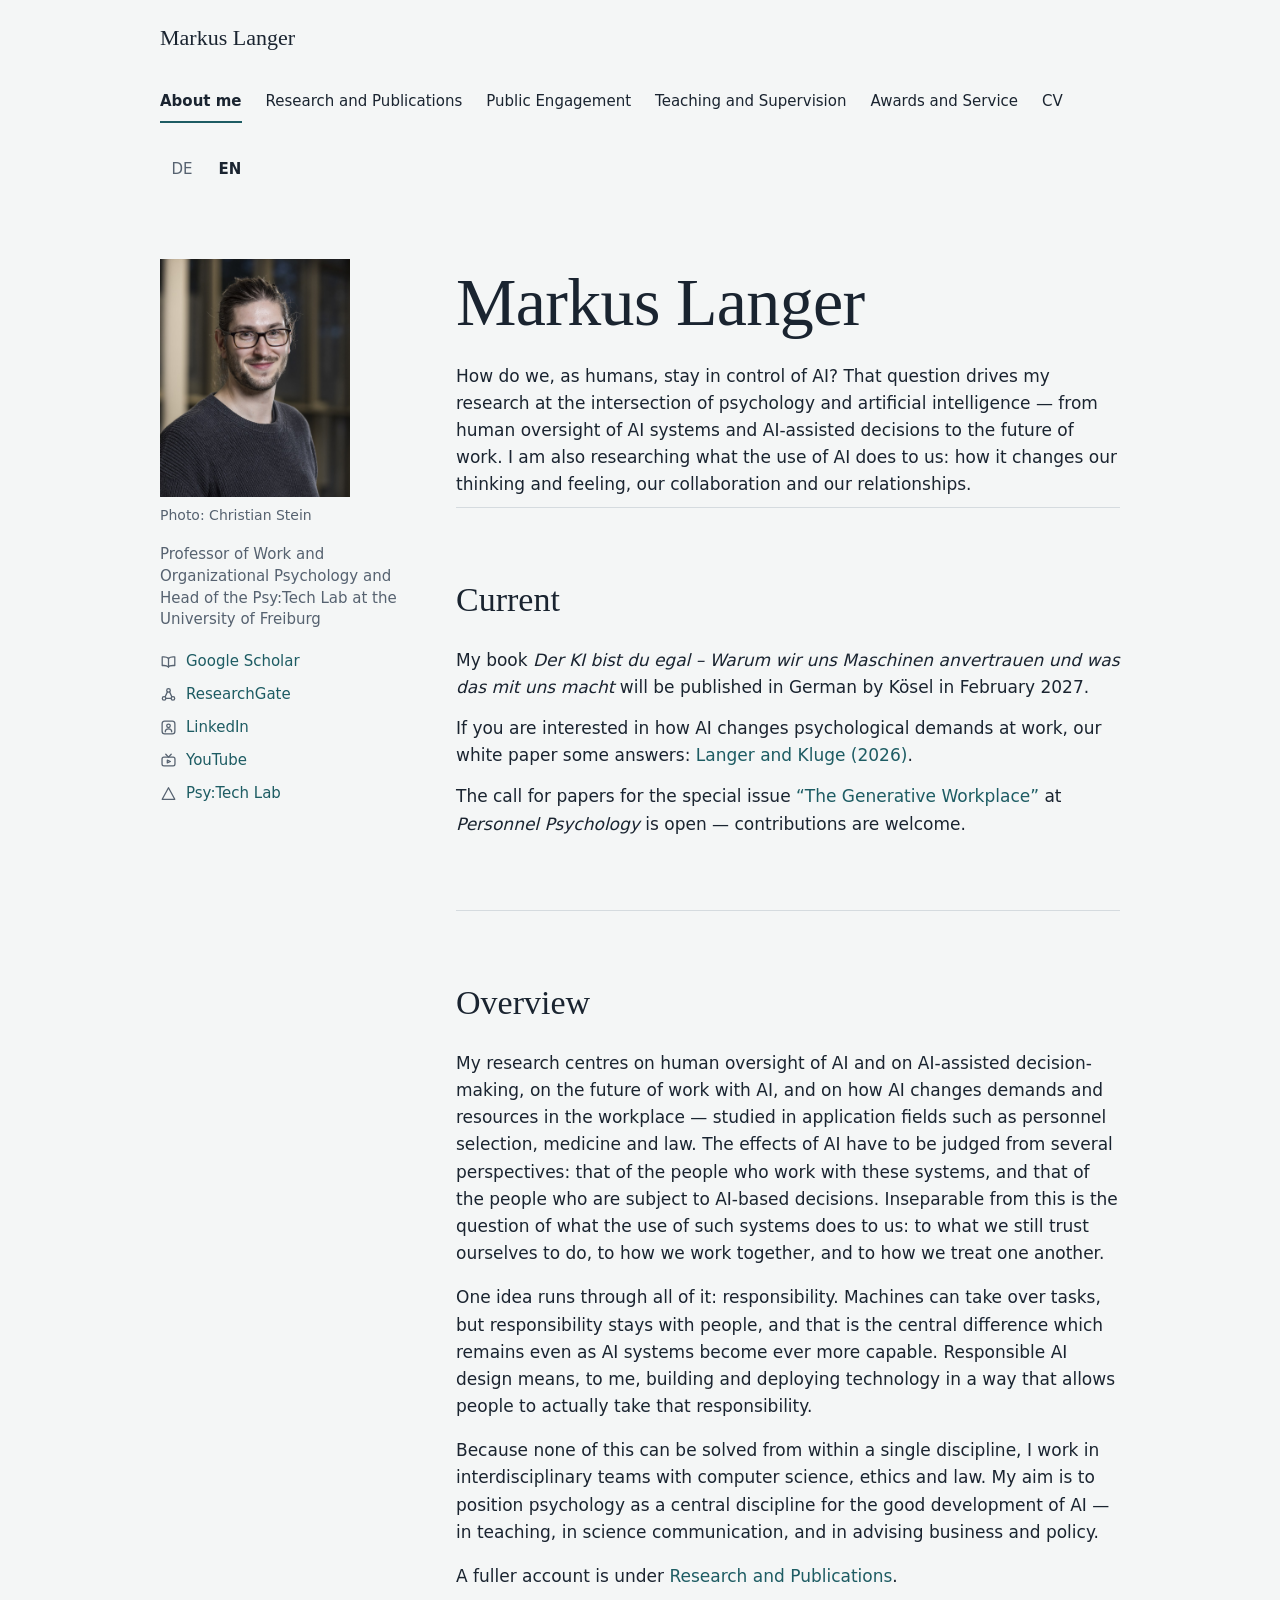
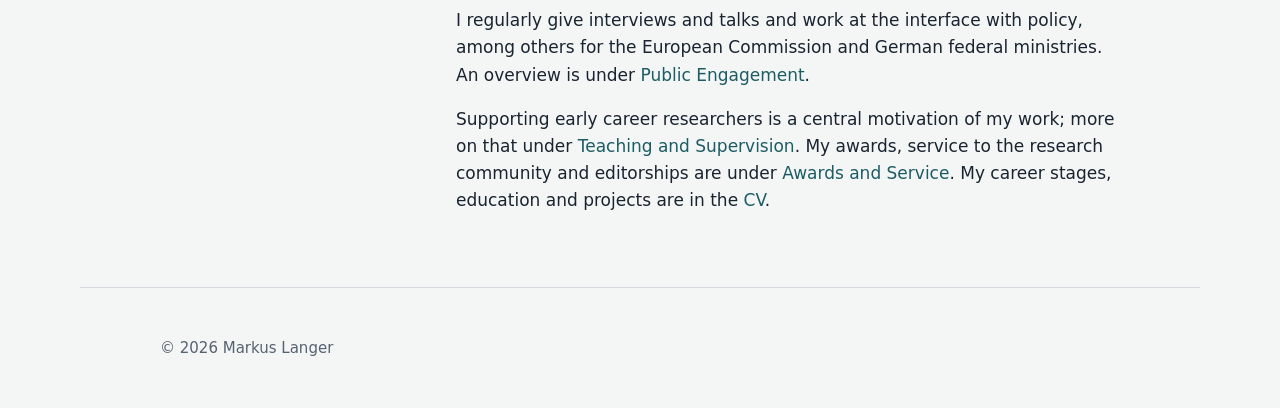
==== en/index.html @ e5cb6d28 "website english pages" ====
<!doctype html>
<html lang="en">
<head>
<meta charset="utf-8">
<meta name="viewport" content="width=device-width, initial-scale=1">
<title>Markus Langer</title>
<meta name="description" content="Markus Langer, Professor of Work and Organizational Psychology at the University of Freiburg. Research on human oversight of AI, trust, explainability and the future of work.">
<link rel="stylesheet" href="../styles.css">
</head>
<body>

<header class="kopf innen">
  <a class="marke" href="index.html">Markus Langer</a>
  <nav class="menue" aria-label="Main menu">
    <a href="index.html" aria-current="page">About me</a>
    <a href="research.html">Research and Publications</a>
    <a href="public.html">Public Engagement</a>
    <a href="teaching.html">Teaching and Supervision</a>
    <a href="awards.html">Awards and Service</a>
    <a href="cv.html">CV</a>
    <span class="sprachen">
      <a class="inaktiv" href="../index.html" aria-label="Deutsch">DE</a>
      <a class="aktiv" href="index.html" aria-label="English">EN</a>
    </span>
  </nav>
</header>

<div class="seite innen">

  <aside class="profilspalte">
    <img src="../bilder/markus-langer.jpg" alt="Portrait photograph of Markus Langer" width="900" height="1125">
    <p class="foto-nachweis">Photo: Christian Stein</p>
    <p class="profil-rolle">Professor of Work and Organizational Psychology and Head of the Psy:Tech Lab at the University of Freiburg</p>
    <ul class="profil-links">
      <li><svg viewBox="0 0 20 20" fill="none" stroke="currentColor" stroke-width="1.5" stroke-linecap="round" stroke-linejoin="round" aria-hidden="true"><path d="M10 6.3C8.6 5.1 6.9 4.5 4.6 4.5H2.6v10.2h2c2.3 0 4 .6 5.4 1.81.4-1.2 3.1-1.8 5.4-1.8h2V4.5h-2c-2.3 0-4 .6-5.4 1.8z"/><path d="M10 6.3v10.2"/></svg><a href="https://scholar.google.de/citations?user=rA3QS8EAAAAJ&amp;hl=de">Google Scholar</a></li>
      <li><svg viewBox="0 0 20 20" fill="none" stroke="currentColor" stroke-width="1.5" stroke-linecap="round" stroke-linejoin="round" aria-hidden="true"><circle cx="4.8" cy="14.6" r="2.1"/><circle cx="15.2" cy="14.6" r="2.1"/><circle cx="10" cy="5.2" r="2.1"/><path d="M8.7 6.9 6.1 12.6M11.3 6.9l2.6 5.7M6.9 14.6h6.2"/></svg><a href="https://www.researchgate.net/profile/Markus-Langer-3">ResearchGate</a></li>
      <li><svg viewBox="0 0 20 20" fill="none" stroke="currentColor" stroke-width="1.5" stroke-linecap="round" stroke-linejoin="round" aria-hidden="true"><rect x="2.5" y="2.5" width="15" height="15" rx="3"/><circle cx="10" cy="8" r="2.1"/><path d="M6.2 15.1c0-2.1 1.7-3.4 3.8-3.4s3.8 1.3 3.8 3.4"/></svg><a href="https://www.linkedin.com/in/markuslanger/">LinkedIn</a></li>
      <li><svg viewBox="0 0 20 20" fill="none" stroke="currentColor" stroke-width="1.5" stroke-linecap="round" stroke-linejoin="round" aria-hidden="true"><rect x="2.4" y="6" width="15.2" height="10.4" rx="2.2"/><path d="M6.8 2.6 10 6l3.2-3.4"/><path d="M8.6 9.6l3.6 1.6-3.6 1.6z"/></svg><a href="https://www.youtube.com/@psychology-of-ai">YouTube</a></li>
      <li><svg viewBox="0 0 20 20" fill="none" stroke="currentColor" stroke-width="1.5" stroke-linecap="round" stroke-linejoin="round" aria-hidden="true"><path d="M10 3.2 17.4 16.8H2.6z"/></svg><a href="https://uni-freiburg.de/aopsy/">Psy:Tech Lab</a></li>
    </ul>
  </aside>

<main>

  <section class="einstieg innen">
    <h1>Markus Langer</h1>
    <p>How do we, as humans, stay in control of AI? That question drives my research at the intersection of psychology and artificial intelligence — from human oversight of AI systems and AI-assisted decisions to the future of work. I am also researching what the use of AI does to us: how it changes our thinking and feeling, our collaboration and our relationships.</p>
  </section>

  <section class="abschnitt innen" id="current">
    <h2>Current</h2>
    <ul class="aktuell-liste">
      <li>My book <em>Der KI bist du egal – Warum wir uns Maschinen anvertrauen und was das mit uns macht</em> will be published in German by Kösel in February 2027.</li>
      <li>If you are interested in how AI changes psychological demands at work, our white paper some answers: <a href="https://doi.org/10.31234/osf.io/a4svx_v1">Langer and Kluge (2026)</a>.</li>
      <li>The call for papers for the special issue <a href="https://onlinelibrary.wiley.com/page/journal/17446570/call-for-papers/generative-workplace">“The Generative Workplace”</a> at <em>Personnel Psychology</em> is open — contributions are welcome.</li>
    </ul>
  </section>

  <section class="abschnitt innen" id="overview">
    <h2>Overview</h2>
    <p>My research centres on human oversight of AI and on AI-assisted decision-making, on the future of work with AI, and on how AI changes demands and resources in the workplace — studied in application fields such as personnel selection, medicine and law. The effects of AI have to be judged from several perspectives: that of the people who work with these systems, and that of the people who are subject to AI-based decisions. Inseparable from this is the question of what the use of such systems does to us: to what we still trust ourselves to do, to how we work together, and to how we treat one another.</p>
    <p>One idea runs through all of it: responsibility. Machines can take over tasks, but responsibility stays with people, and that is the central difference which remains even as AI systems become ever more capable. Responsible AI design means, to me, building and deploying technology in a way that allows people to actually take that responsibility.</p>
    <p>Because none of this can be solved from within a single discipline, I work in interdisciplinary teams with computer science, ethics and law. My aim is to position psychology as a central discipline for the good development of AI — in teaching, in science communication, and in advising business and policy.</p>
    <p style="margin-top: 1em;">A fuller account is under <a href="research.html">Research and Publications</a>.</p>
    <p>I regularly give interviews and talks and work at the interface with policy, among others for the European Commission and German federal ministries. An overview is under <a href="public.html">Public Engagement</a>.</p>
    <p>Supporting early career researchers is a central motivation of my work; more on that under <a href="teaching.html">Teaching and Supervision</a>. My awards, service to the research community and editorships are under <a href="awards.html">Awards and Service</a>. My career stages, education and projects are in the <a href="cv.html">CV</a>.</p>
  </section>

</main>
</div>

<footer class="fuss innen">
  <div>© 2026 Markus Langer</div>
</footer>

</body>
</html>
---- styles.css ----
/* Markus Langer — Stylesheet
   Farben, Schriftgrößen und Abstände stehen hier zentral.
   Wer etwas am Aussehen ändern will, ändert es in dieser Datei. */

:root {
  --grund: #F4F6F6;        /* Seitenhintergrund */
  --text: #1A2430;         /* Fließtext und Überschriften */
  --gedaempft: #566270;    /* Datums- und Quellenangaben */
  --linie: #D5DBDF;        /* Trennlinien */
  --akzent: #1D5C63;       /* Links */
  --akzent-dunkel: #123E43;
  --platzhalter-rand: #8C9BA3;
  --platzhalter-flaeche: #E7ECED;
  --platzhalter-text: #3F4C57;

  --serif: Georgia, "Iowan Old Style", "Times New Roman", serif;
  --sans: system-ui, -apple-system, "Segoe UI", Roboto, "Helvetica Neue", Arial, sans-serif;

  --rand: 80px;            /* seitlicher Abstand */
  --breite: 1120px;        /* maximale Inhaltsbreite */
  --lesebreite: 68ch;      /* maximale Breite für Fließtext */
}

* { box-sizing: border-box; }

html { scroll-behavior: smooth; }

body {
  margin: 0;
  background: var(--grund);
  color: var(--text);
  font-family: var(--sans);
  font-size: 17px;
  line-height: 1.6;
  -webkit-text-size-adjust: 100%;
}

a { color: var(--akzent); text-decoration: none; }
a:hover { text-decoration: underline; }
a:focus-visible,
button:focus-visible {
  outline: 2px solid var(--akzent);
  outline-offset: 3px;
}

img { max-width: 100%; height: auto; display: block; }

h1, h2, h3 { font-family: var(--serif); font-weight: 400; margin: 0; }
h1 { font-size: clamp(38px, 6vw, 68px); line-height: 1.05; letter-spacing: -0.01em; }
h2 { font-size: clamp(26px, 3.4vw, 34px); line-height: 1.15; }
h3 { font-size: clamp(20px, 2.4vw, 24px); line-height: 1.25; font-weight: 500; }

p { margin: 0 0 1em; max-width: var(--lesebreite); }
p:last-child { margin-bottom: 0; }

/* Gerüst ------------------------------------------------------------- */

.innen {
  max-width: var(--breite);
  margin: 0 auto;
  padding-left: var(--rand);
  padding-right: var(--rand);
}

.abschnitt {
  padding-top: 72px;
  padding-bottom: 72px;
  border-top: 1px solid var(--linie);
}

.abschnitt > h2 { margin-bottom: 28px; }

/* Kopfbereich -------------------------------------------------------- */

.kopf {
  display: flex;
  align-items: center;
  justify-content: space-between;
  gap: 24px;
  flex-wrap: wrap;
  padding-top: 20px;
  padding-bottom: 20px;
}

.marke {
  font-family: var(--serif);
  font-size: 22px;
  color: var(--text);
}

.menue {
  display: flex;
  align-items: center;
  gap: 24px;
  flex-wrap: wrap;
  font-size: 15px;
}

.menue a,
.menue span {
  display: inline-flex;
  align-items: center;
  min-height: 44px;
  color: var(--text);
}

.menue [aria-current="page"] {
  font-weight: 600;
  box-shadow: inset 0 -2px 0 var(--akzent);
}

.menue .bald {           /* Seite existiert noch nicht */
  color: var(--gedaempft);
}

.sprachen { display: flex; gap: 4px; }
.sprachen a {
  justify-content: center;
  min-width: 44px;
}
.sprachen .aktiv { font-weight: 600; }
.sprachen .inaktiv { color: var(--gedaempft); }

/* Einstieg ----------------------------------------------------------- */

.einstieg {
  padding-top: 56px;
  padding-bottom: 8px;
}
.einstieg h1 { margin-bottom: 24px; }



.knopfreihe { display: flex; align-items: center; gap: 24px; flex-wrap: wrap; }

.knopf {
  display: inline-flex;
  align-items: center;
  min-height: 48px;
  padding: 0 22px;
  border: 1.5px solid var(--akzent);
  font-weight: 600;
  color: var(--akzent);
}
.knopf:hover { background: var(--akzent); color: #fff; text-decoration: none; }

/* Listen ------------------------------------------------------------- */

.liste { display: flex; flex-direction: column; }

.eintrag {
  padding: 18px 0;
  border-top: 1px solid var(--linie);
}
.eintrag .titel { font-family: var(--serif); font-size: 21px; line-height: 1.35; }
.eintrag .quelle { margin-top: 4px; font-size: 15px; color: var(--gedaempft); }

.saeulen { display: flex; flex-direction: column; gap: 44px; }
.auswahl-label {
  margin: 20px 0 12px;
  font-size: 13px;
  letter-spacing: 0.08em;
  text-transform: uppercase;
  color: var(--gedaempft);
}
.saeule .publikationen {
  list-style: none;
  margin: 0;
  padding: 0;
  display: flex;
  flex-direction: column;
  gap: 12px;
  max-width: var(--lesebreite);
}
.saeule .publikationen li {
  font-size: 15px;
  line-height: 1.5;
  padding-left: 16px;
  border-left: 2px solid var(--linie);
}
.saeule .publikationen .notiz { color: var(--gedaempft); font-style: italic; }
.saeule { padding-top: 20px; border-top: 1px solid var(--linie); }
.saeule h3 { margin-bottom: 10px; }
.saeule p { font-size: 16px; }

.themenblock { display: flex; flex-direction: column; gap: 40px; }
.themenblock h3 { margin-bottom: 4px; }

.weiter { display: inline-flex; align-items: center; min-height: 44px; margin-top: 12px; }

/* Profilspalte links, auf allen Seiten -------------------------------- */

.seite {
  display: grid;
  grid-template-columns: 240px minmax(0, 1fr);
  column-gap: 56px;
  align-items: start;
}
.seite > main > .innen {
  max-width: none;
  margin: 0;
  padding-left: 0;
  padding-right: 0;
}
.profilspalte {
  position: sticky;
  top: 28px;
  padding-top: 48px;
}
.profilspalte img {
  width: 100%;
  max-width: 190px;
  aspect-ratio: 4 / 5;
  object-fit: cover;
}
.foto-nachweis { margin: 7px 0 0; font-size: 14px; color: var(--gedaempft); }
.profil-rolle {
  margin: 18px 0 0;
  font-size: 15px;
  line-height: 1.45;
  color: var(--gedaempft);
}
.profil-links {
  list-style: none;
  margin: 18px 0 0;
  padding: 0;
  display: flex;
  flex-direction: column;
  gap: 9px;
  font-size: 15px;
  font-weight: 500;
}
.profil-links li { display: flex; align-items: center; gap: 9px; }
.profil-links svg {
  flex: 0 0 auto;
  width: 17px;
  height: 17px;
  color: var(--gedaempft);
}

/* Aktuelles auf der Startseite ---------------------------------------- */

.aktuell-liste {
  list-style: none;
  margin: 0;
  padding: 0;
  display: flex;
  flex-direction: column;
  gap: 14px;
  max-width: var(--lesebreite);
}
.aktuell-liste li {
  line-height: 1.6;
}

/* Platzhalter -------------------------------------------------------- */

.platzhalter {
  border: 1px dashed var(--platzhalter-rand);
  background: var(--platzhalter-flaeche);
  color: var(--platzhalter-text);
  padding: 14px 18px;
  font-size: 16px;
  max-width: var(--lesebreite);
}

.platzhalter-bild {
  display: flex;
  align-items: center;
  justify-content: center;
  text-align: center;
  min-height: 300px;
  max-width: none;
}

.platzhalter-klein {
  display: inline-block;
  padding: 6px 12px;
  font-size: 15px;
}

/* Fußbereich --------------------------------------------------------- */

.fuss {
  display: flex;
  justify-content: space-between;
  gap: 48px;
  flex-wrap: wrap;
  padding-top: 48px;
  padding-bottom: 48px;
  border-top: 1px solid var(--linie);
  font-size: 15px;
  color: var(--gedaempft);
}
.fuss .name { font-family: var(--serif); font-size: 20px; color: var(--text); }
.fuss-links { display: flex; gap: 24px; flex-wrap: wrap; }
.fuss-links a { display: inline-flex; align-items: center; min-height: 44px; }

/* Kleine Bildschirme -------------------------------------------------- */

@media (max-width: 900px) {
  :root { --rand: 24px; }
  .seite { grid-template-columns: 1fr; row-gap: 8px; }
  .profilspalte { position: static; padding-top: 32px; max-width: 300px; }
  .einstieg { padding-top: 32px; }
  .abschnitt { padding-top: 48px; padding-bottom: 48px; }
  .menue { gap: 16px; }
}

@media (prefers-reduced-motion: reduce) {
  html { scroll-behavior: auto; }
}

/* Unterseiten --------------------------------------------------------- */

.seitenkopf {
  padding-top: 56px;
  padding-bottom: 64px;
}
.seitenkopf h1 { margin-bottom: 20px; }
.seitenkopf .einleitung { display: flex; flex-direction: column; gap: 16px; max-width: var(--lesebreite); }
.seitenkopf p { font-size: 18px; line-height: 1.7; }

/* Zeile mit Jahr, Sache und Ort oder Quelle */
.zeile {
  display: grid;
  grid-template-columns: 96px minmax(0, 1fr) 320px;
  column-gap: 24px;
  align-items: baseline;
  padding: 18px 0;
  border-top: 1px solid var(--linie);
}
.zeile:last-child { border-bottom: 1px solid var(--linie); }

/* Liste ohne eigene Spalte für Ort oder Quelle: alles steht links untereinander */
.liste.schmal .zeile { grid-template-columns: 120px minmax(0, 1fr); }
.liste.einspaltig .zeile { grid-template-columns: minmax(0, 1fr); }
.liste.schmal .zeile .wo,
.liste.einspaltig .zeile .wo {
  display: block;
  margin-top: 4px;
  font-family: var(--sans);
}
.zeile .notiz {
  margin: 10px 0 0;
  font-family: var(--sans);
  font-size: 15px;
  line-height: 1.55;
  color: var(--gedaempft);
  max-width: var(--lesebreite);
}
.zeile .wann { font-size: 15px; color: var(--gedaempft); }
.zeile .was { font-family: var(--serif); font-size: 20px; line-height: 1.35; }
.zeile .wo { font-size: 15px; color: var(--gedaempft); }

/* Zeile ohne Jahr, etwa für Hinweise */
.zeile.schlicht {
  display: block;
  font-size: 17px;
  line-height: 1.5;
}

@media (max-width: 900px) {
  .zeile {
    grid-template-columns: 1fr;
    row-gap: 4px;
  }
  .zeile .wann { order: -1; }
  .seitenkopf { padding-top: 32px; padding-bottom: 40px; }
}
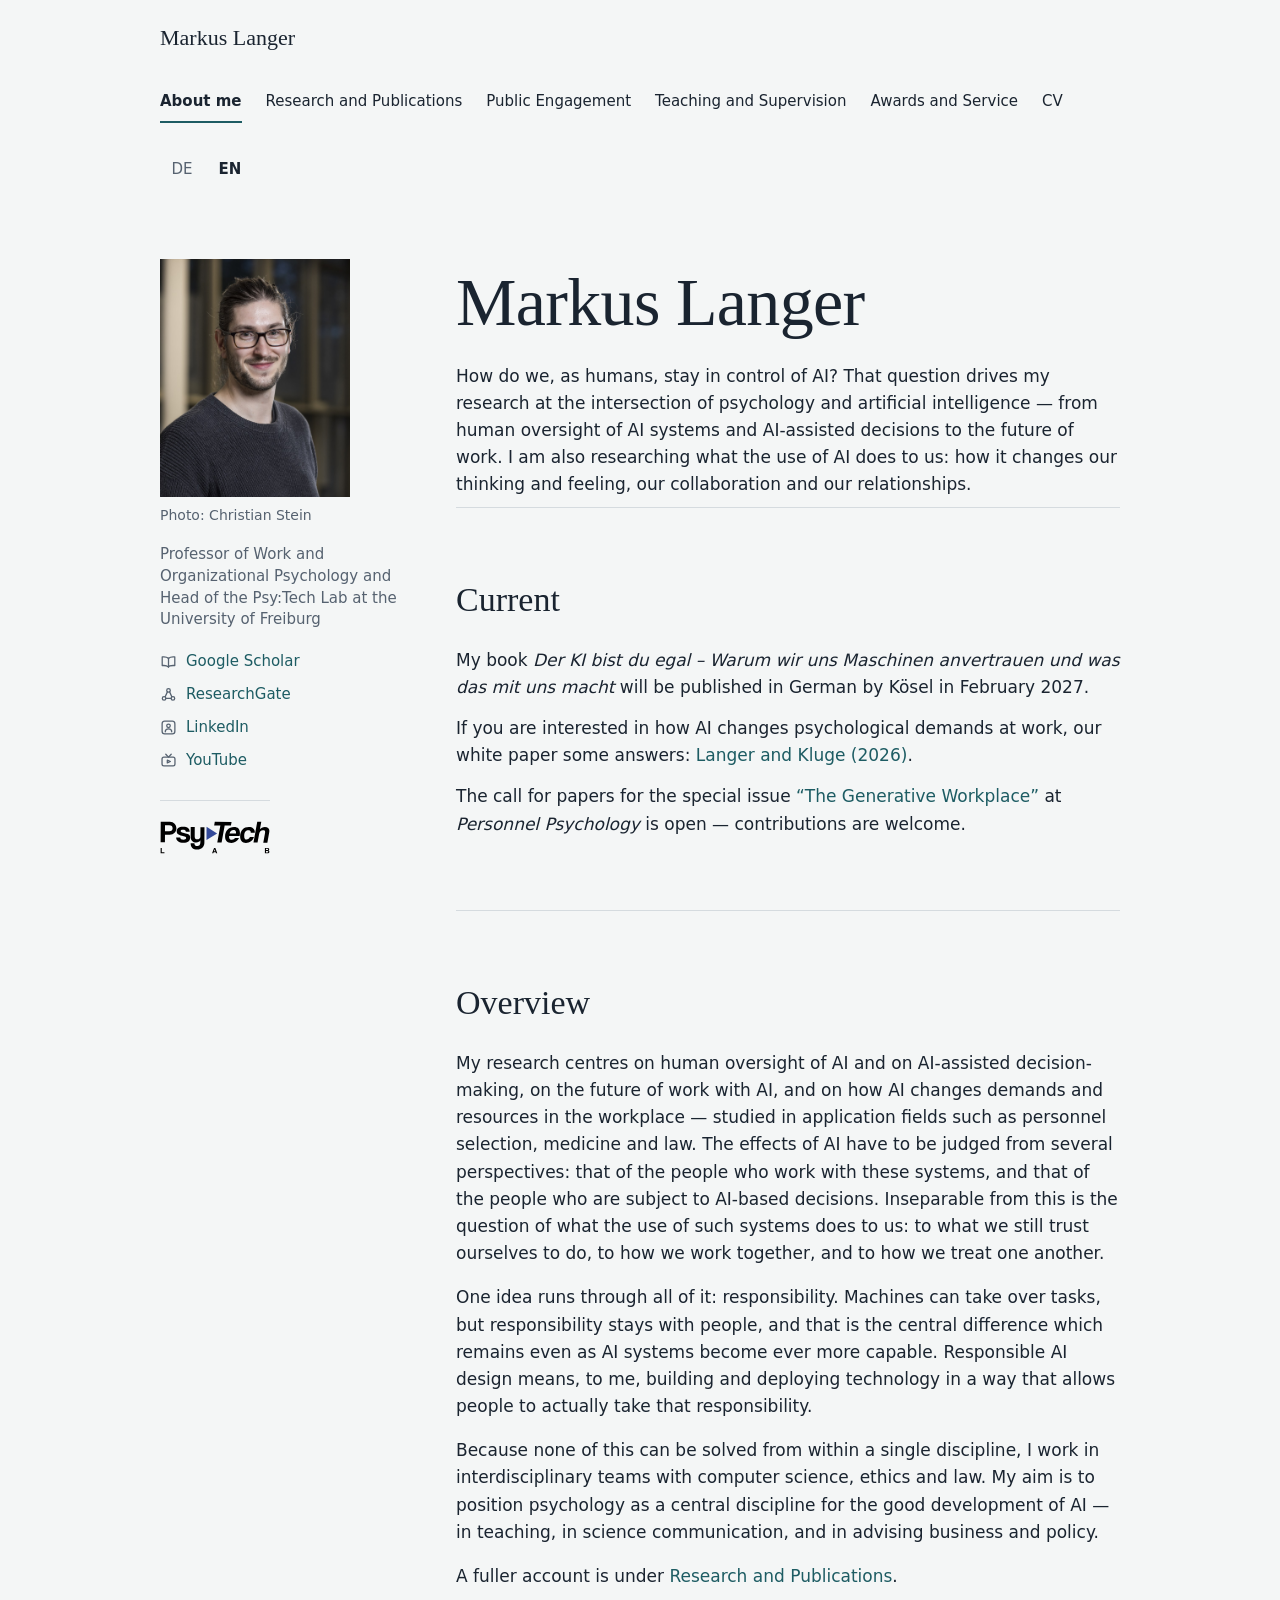
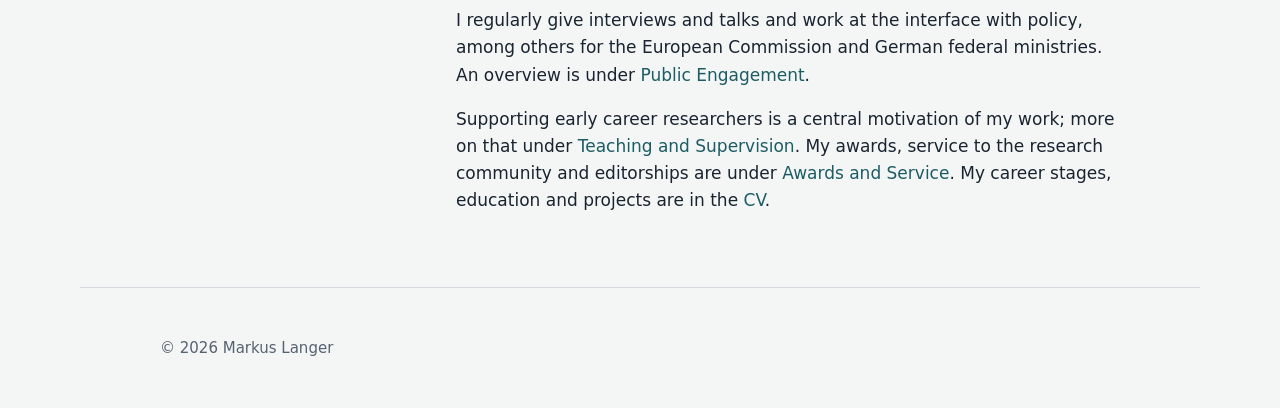
==== commit f6707cb0: "psytech link and logo" ====
--- a/en/index.html
+++ b/en/index.html
@@ -36,8 +36,8 @@
       <li><svg viewBox="0 0 20 20" fill="none" stroke="currentColor" stroke-width="1.5" stroke-linecap="round" stroke-linejoin="round" aria-hidden="true"><circle cx="4.8" cy="14.6" r="2.1"/><circle cx="15.2" cy="14.6" r="2.1"/><circle cx="10" cy="5.2" r="2.1"/><path d="M8.7 6.9 6.1 12.6M11.3 6.9l2.6 5.7M6.9 14.6h6.2"/></svg><a href="https://www.researchgate.net/profile/Markus-Langer-3">ResearchGate</a></li>
       <li><svg viewBox="0 0 20 20" fill="none" stroke="currentColor" stroke-width="1.5" stroke-linecap="round" stroke-linejoin="round" aria-hidden="true"><rect x="2.5" y="2.5" width="15" height="15" rx="3"/><circle cx="10" cy="8" r="2.1"/><path d="M6.2 15.1c0-2.1 1.7-3.4 3.8-3.4s3.8 1.3 3.8 3.4"/></svg><a href="https://www.linkedin.com/in/markuslanger/">LinkedIn</a></li>
       <li><svg viewBox="0 0 20 20" fill="none" stroke="currentColor" stroke-width="1.5" stroke-linecap="round" stroke-linejoin="round" aria-hidden="true"><rect x="2.4" y="6" width="15.2" height="10.4" rx="2.2"/><path d="M6.8 2.6 10 6l3.2-3.4"/><path d="M8.6 9.6l3.6 1.6-3.6 1.6z"/></svg><a href="https://www.youtube.com/@psychology-of-ai">YouTube</a></li>
-      <li><svg viewBox="0 0 20 20" fill="none" stroke="currentColor" stroke-width="1.5" stroke-linecap="round" stroke-linejoin="round" aria-hidden="true"><path d="M10 3.2 17.4 16.8H2.6z"/></svg><a href="https://uni-freiburg.de/aopsy/">Psy:Tech Lab</a></li>
     </ul>
+    <a class="profil-logo" href="https://uni-freiburg.de/aopsy/"><img src="../bilder/psytech-logo.svg" alt="Psy:Tech Lab, University of Freiburg" width="3720" height="1120"></a>
   </aside>
 
 <main>
--- a/styles.css
+++ b/styles.css
@@ -238,6 +238,15 @@
   color: var(--gedaempft);
 }
 
+.profil-logo {
+  display: inline-block;
+  margin-top: 28px;
+  padding-top: 20px;
+  border-top: 1px solid var(--linie);
+}
+.profilspalte .profil-logo img { width: 110px; aspect-ratio: auto; object-fit: contain; }
+.profil-logo:hover { opacity: 0.75; }
+
 /* Aktuelles auf der Startseite ---------------------------------------- */
 
 .aktuell-liste {
@@ -320,6 +329,11 @@
 .seitenkopf h1 { margin-bottom: 20px; }
 .seitenkopf .einleitung { display: flex; flex-direction: column; gap: 16px; max-width: var(--lesebreite); }
 .seitenkopf p { font-size: 18px; line-height: 1.7; }
+
+/* Lab-Logo auf der Forschungsseite */
+.lab-logo { display: inline-block; margin-top: 40px; }
+.lab-logo img { width: 220px; }
+.lab-logo:hover { opacity: 0.75; }
 
 /* Zeile mit Jahr, Sache und Ort oder Quelle */
 .zeile {
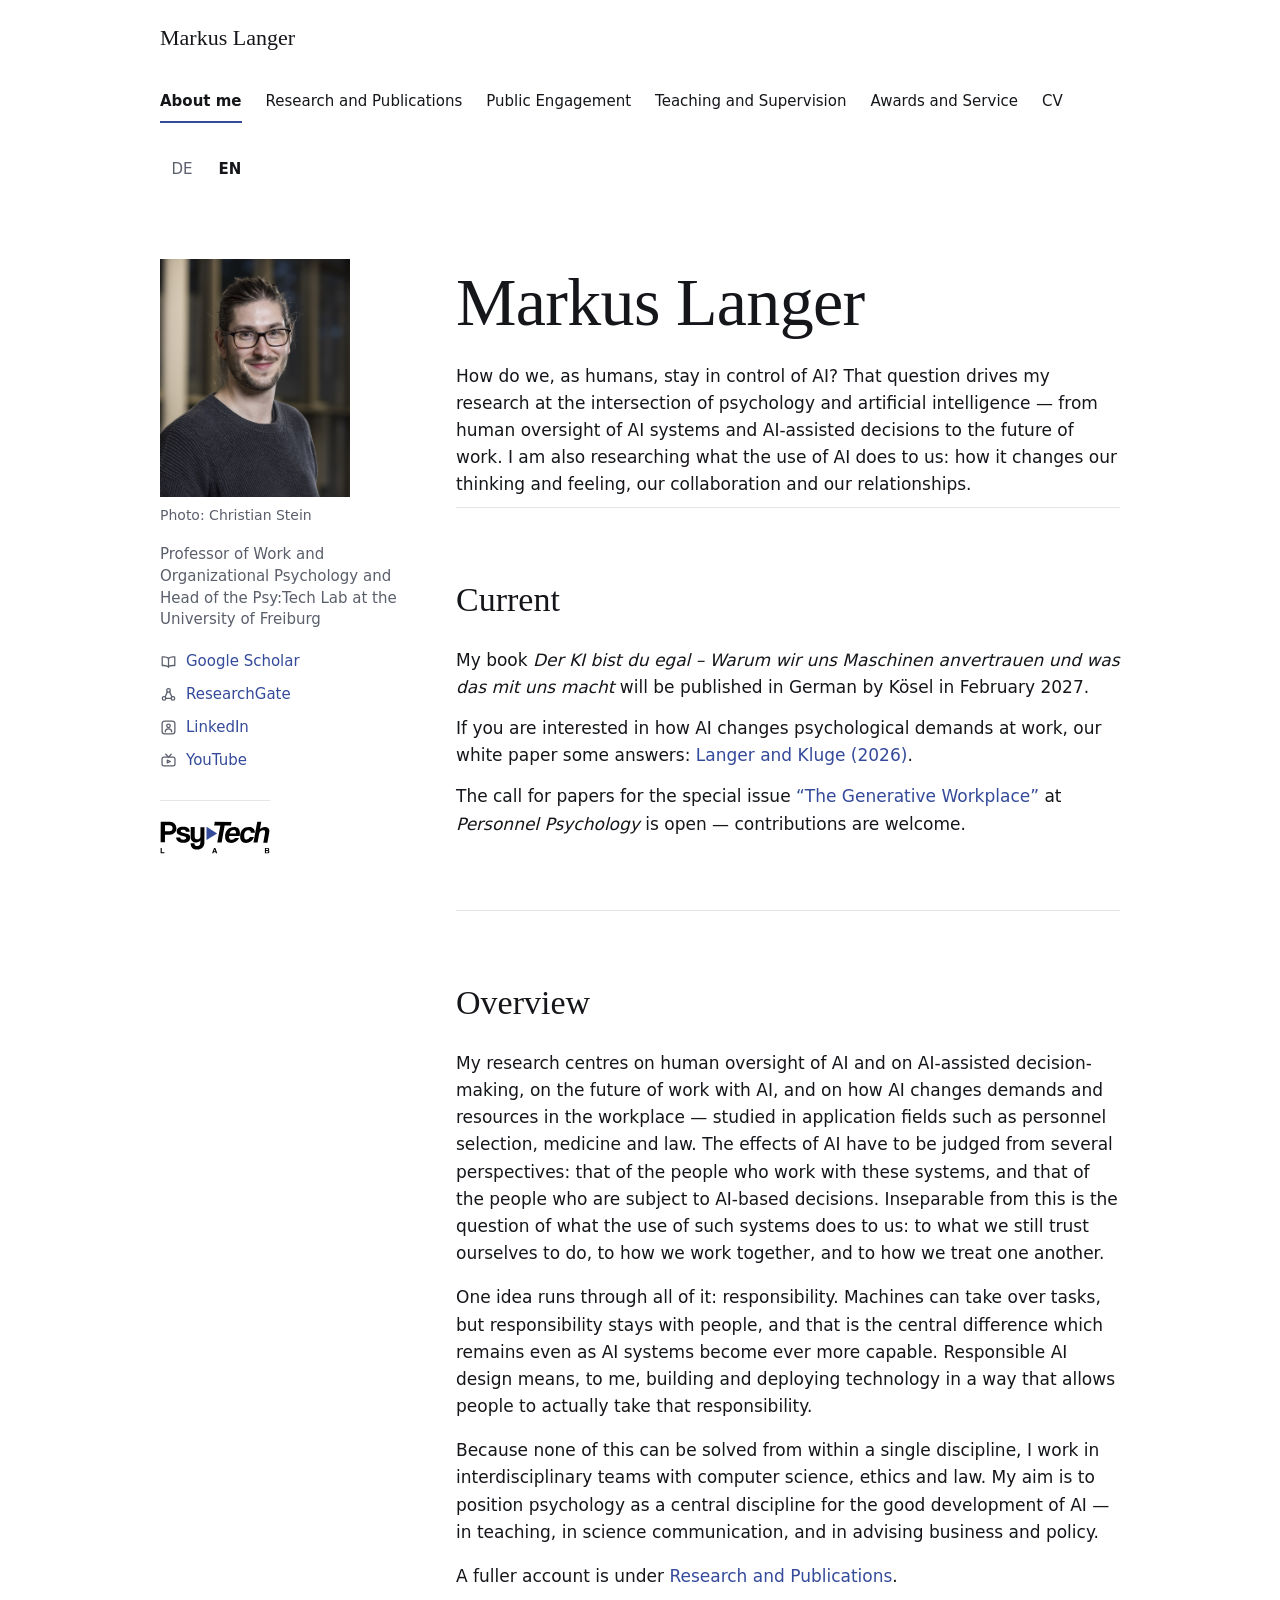
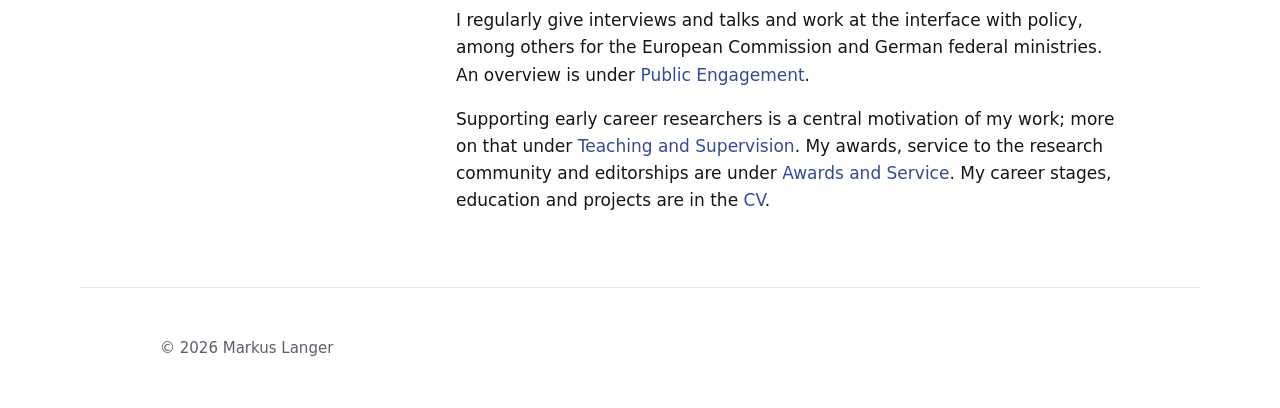
==== commit 39d4af81: "mobile version added" ====
--- a/en/index.html
+++ b/en/index.html
@@ -11,7 +11,8 @@
 
 <header class="kopf innen">
   <a class="marke" href="index.html">Markus Langer</a>
-  <nav class="menue" aria-label="Main menu">
+  <button class="menue-knopf" type="button" aria-expanded="false" aria-controls="hauptmenue" aria-label="Menu"><svg class="icon-auf" viewBox="0 0 24 24" fill="none" stroke="currentColor" stroke-width="1.8" stroke-linecap="round" aria-hidden="true"><path d="M4 7h16M4 12h16M4 17h16"/></svg><svg class="icon-zu" viewBox="0 0 24 24" fill="none" stroke="currentColor" stroke-width="1.8" stroke-linecap="round" aria-hidden="true"><path d="M6 6l12 12M18 6 6 18"/></svg></button>
+  <nav class="menue" id="hauptmenue" aria-label="Main menu">
     <a href="index.html" aria-current="page">About me</a>
     <a href="research.html">Research and Publications</a>
     <a href="public.html">Public Engagement</a>
@@ -73,5 +74,6 @@
   <div>© 2026 Markus Langer</div>
 </footer>
 
+<script src="../menue.js"></script>
 </body>
 </html>
--- a/styles.css
+++ b/styles.css
@@ -3,12 +3,12 @@
    Wer etwas am Aussehen ändern will, ändert es in dieser Datei. */
 
 :root {
-  --grund: #F4F6F6;        /* Seitenhintergrund */
-  --text: #1A2430;         /* Fließtext und Überschriften */
-  --gedaempft: #566270;    /* Datums- und Quellenangaben */
-  --linie: #D5DBDF;        /* Trennlinien */
-  --akzent: #1D5C63;       /* Links */
-  --akzent-dunkel: #123E43;
+  --grund: #FFFFFF;        /* Seitenhintergrund */
+  --text: #14161A;         /* Fließtext und Überschriften */
+  --gedaempft: #5A5F6B;    /* Datums- und Quellenangaben */
+  --linie: #E3E5E9;        /* Trennlinien */
+  --akzent: #344A9A;       /* Links, Blau aus dem Psy:Tech-Logo */
+  --akzent-dunkel: #26386F;
   --platzhalter-rand: #8C9BA3;
   --platzhalter-flaeche: #E7ECED;
   --platzhalter-text: #3F4C57;
@@ -382,3 +382,73 @@
   .zeile .wann { order: -1; }
   .seitenkopf { padding-top: 32px; padding-bottom: 40px; }
 }
+
+/* Handy: Burger-Menü und kompakte Seitenleiste ------------------------- */
+
+.menue-knopf { display: none; }
+
+@media (max-width: 900px) {
+  .kopf { flex-wrap: wrap; gap: 0; padding-top: 12px; padding-bottom: 12px; }
+  .hat-js .menue-knopf {
+    display: inline-flex;
+    align-items: center;
+    justify-content: center;
+    width: 44px;
+    height: 44px;
+    margin-right: -10px;
+    padding: 0;
+    border: 0;
+    background: none;
+    color: var(--text);
+    cursor: pointer;
+  }
+  .menue-knopf svg { width: 24px; height: 24px; }
+  .menue-knopf .icon-zu { display: none; }
+  .offen .menue-knopf .icon-auf { display: none; }
+  .offen .menue-knopf .icon-zu { display: block; }
+
+  .hat-js .menue { display: none; }
+  .menue {
+    flex-basis: 100%;
+    flex-direction: column;
+    align-items: stretch;
+    gap: 0;
+    margin-top: 8px;
+    font-size: 16px;
+  }
+  .hat-js.offen .menue { display: flex; }
+  .menue > a { border-top: 1px solid var(--linie); }
+  .menue [aria-current="page"] { box-shadow: none; color: var(--akzent); }
+  .sprachen { border-top: 1px solid var(--linie); }
+  .sprachen a { justify-content: flex-start; min-width: 0; margin-right: 20px; }
+
+  .profilspalte {
+    display: grid;
+    grid-template-columns: 72px minmax(0, 1fr);
+    column-gap: 16px;
+    align-items: start;
+    max-width: none;
+    padding-top: 16px;
+    padding-bottom: 20px;
+    border-bottom: 1px solid var(--linie);
+  }
+  .profilspalte > img { grid-column: 1; grid-row: 1 / 3; max-width: 72px; }
+  .profil-rolle { grid-column: 2; grid-row: 1; margin: 0; font-size: 14px; }
+  .foto-nachweis { grid-column: 2; grid-row: 2; margin-top: 4px; font-size: 12px; }
+  .profil-links {
+    grid-column: 1 / -1;
+    flex-direction: row;
+    flex-wrap: wrap;
+    gap: 4px 18px;
+    margin-top: 14px;
+  }
+  .profil-links li { min-height: 32px; }
+  .profil-logo {
+    grid-column: 1 / -1;
+    justify-self: start;
+    margin-top: 12px;
+    padding-top: 0;
+    border-top: 0;
+  }
+  .profilspalte .profil-logo img { width: 84px; }
+}
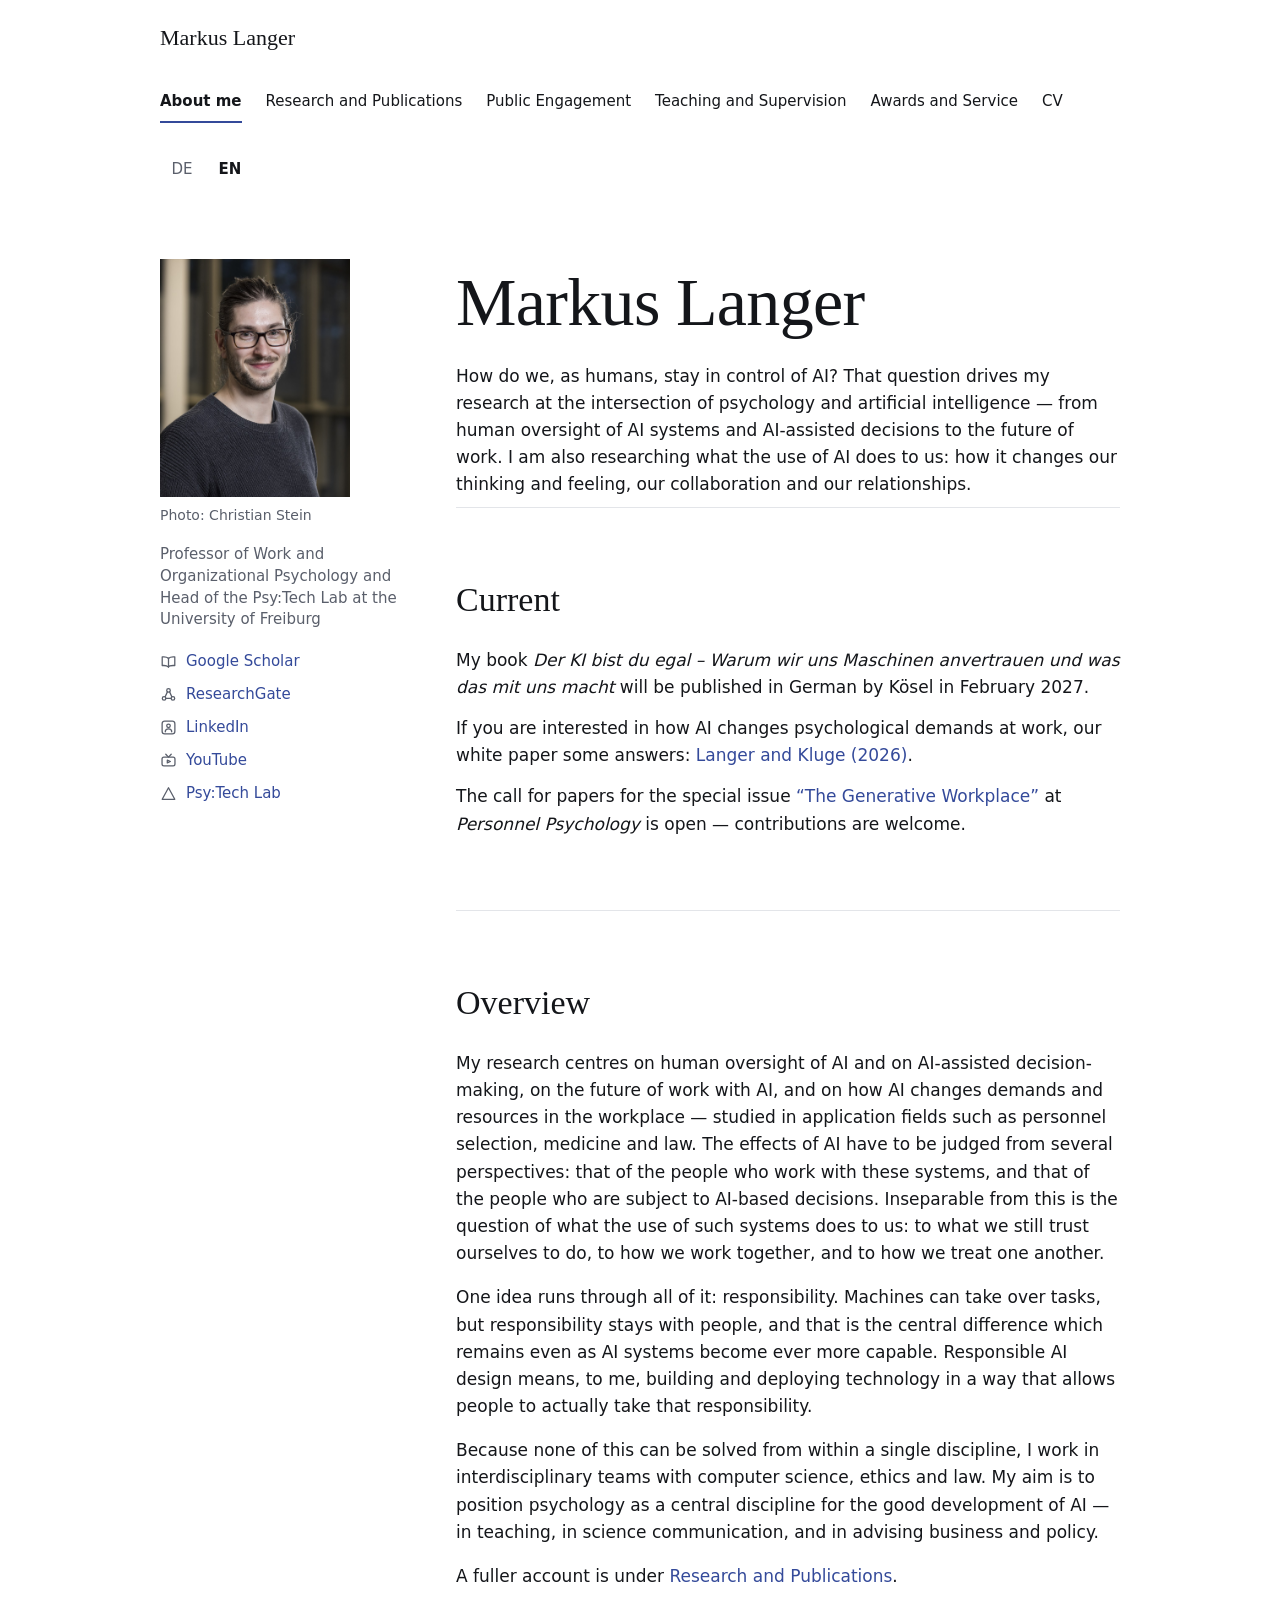
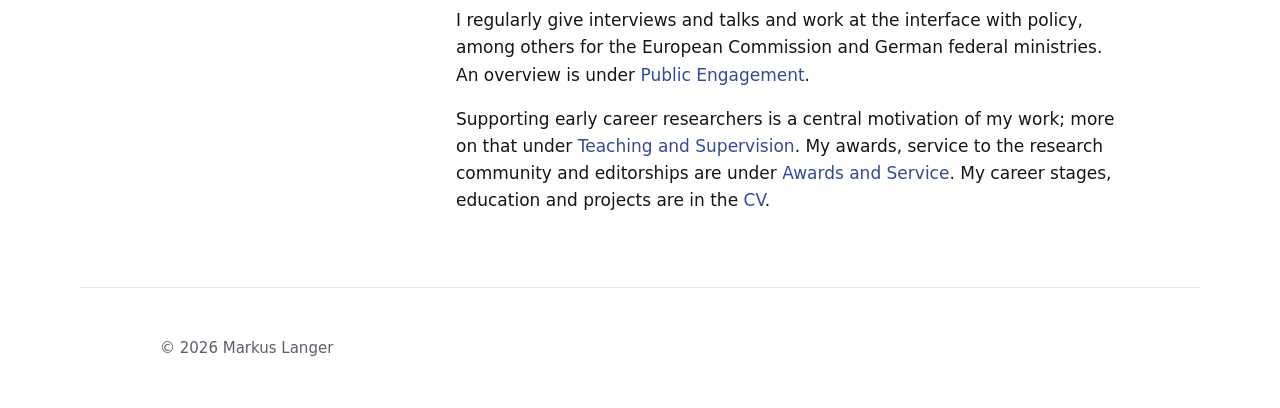
==== commit 8db24e96: "photos added" ====
--- a/en/index.html
+++ b/en/index.html
@@ -37,8 +37,8 @@
       <li><svg viewBox="0 0 20 20" fill="none" stroke="currentColor" stroke-width="1.5" stroke-linecap="round" stroke-linejoin="round" aria-hidden="true"><circle cx="4.8" cy="14.6" r="2.1"/><circle cx="15.2" cy="14.6" r="2.1"/><circle cx="10" cy="5.2" r="2.1"/><path d="M8.7 6.9 6.1 12.6M11.3 6.9l2.6 5.7M6.9 14.6h6.2"/></svg><a href="https://www.researchgate.net/profile/Markus-Langer-3">ResearchGate</a></li>
       <li><svg viewBox="0 0 20 20" fill="none" stroke="currentColor" stroke-width="1.5" stroke-linecap="round" stroke-linejoin="round" aria-hidden="true"><rect x="2.5" y="2.5" width="15" height="15" rx="3"/><circle cx="10" cy="8" r="2.1"/><path d="M6.2 15.1c0-2.1 1.7-3.4 3.8-3.4s3.8 1.3 3.8 3.4"/></svg><a href="https://www.linkedin.com/in/markuslanger/">LinkedIn</a></li>
       <li><svg viewBox="0 0 20 20" fill="none" stroke="currentColor" stroke-width="1.5" stroke-linecap="round" stroke-linejoin="round" aria-hidden="true"><rect x="2.4" y="6" width="15.2" height="10.4" rx="2.2"/><path d="M6.8 2.6 10 6l3.2-3.4"/><path d="M8.6 9.6l3.6 1.6-3.6 1.6z"/></svg><a href="https://www.youtube.com/@psychology-of-ai">YouTube</a></li>
+      <li><svg viewBox="0 0 20 20" fill="none" stroke="currentColor" stroke-width="1.5" stroke-linecap="round" stroke-linejoin="round" aria-hidden="true"><path d="M10 3.2 17.4 16.8H2.6z"/></svg><a href="https://uni-freiburg.de/aopsy/">Psy:Tech Lab</a></li>
     </ul>
-    <a class="profil-logo" href="https://uni-freiburg.de/aopsy/"><img src="../bilder/psytech-logo.svg" alt="Psy:Tech Lab, University of Freiburg" width="3720" height="1120"></a>
   </aside>
 
 <main>
--- a/styles.css
+++ b/styles.css
@@ -238,15 +238,6 @@
   color: var(--gedaempft);
 }
 
-.profil-logo {
-  display: inline-block;
-  margin-top: 28px;
-  padding-top: 20px;
-  border-top: 1px solid var(--linie);
-}
-.profilspalte .profil-logo img { width: 110px; aspect-ratio: auto; object-fit: contain; }
-.profil-logo:hover { opacity: 0.75; }
-
 /* Aktuelles auf der Startseite ---------------------------------------- */
 
 .aktuell-liste {
@@ -330,8 +321,14 @@
 .seitenkopf .einleitung { display: flex; flex-direction: column; gap: 16px; max-width: var(--lesebreite); }
 .seitenkopf p { font-size: 18px; line-height: 1.7; }
 
+/* Foto unter "In den Medien" */
+.medienbild { margin: 32px 0 0; }
+.medienbild img { width: 100%; }
+.medienbild.hochkant { max-width: 360px; }
+.medienbild figcaption { margin-top: 8px; font-size: 14px; color: var(--gedaempft); }
+
 /* Lab-Logo auf der Forschungsseite */
-.lab-logo { display: inline-block; margin-top: 40px; }
+.lab-logo { display: inline-block; align-self: flex-start; margin: 0 0 18px; }
 .lab-logo img { width: 220px; }
 .lab-logo:hover { opacity: 0.75; }
 
@@ -443,12 +440,4 @@
     margin-top: 14px;
   }
   .profil-links li { min-height: 32px; }
-  .profil-logo {
-    grid-column: 1 / -1;
-    justify-self: start;
-    margin-top: 12px;
-    padding-top: 0;
-    border-top: 0;
-  }
-  .profilspalte .profil-logo img { width: 84px; }
-}
+}
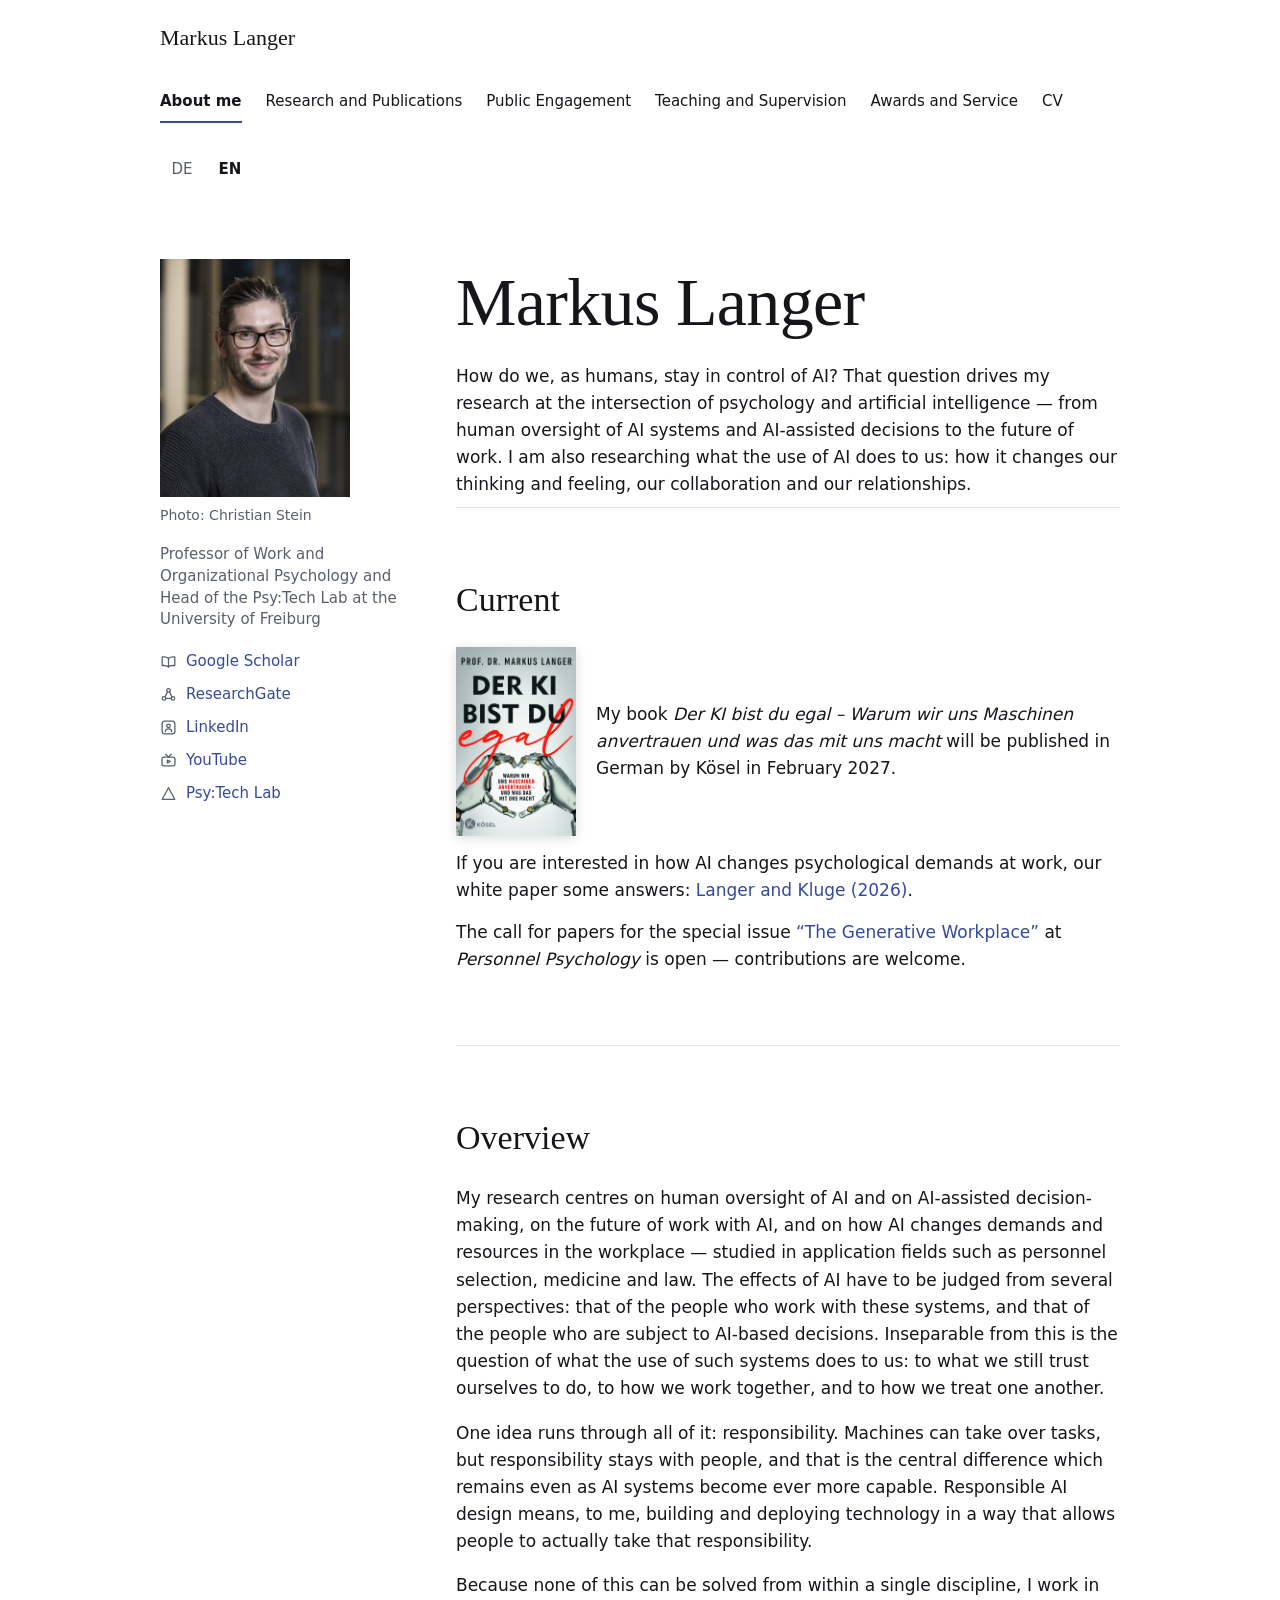
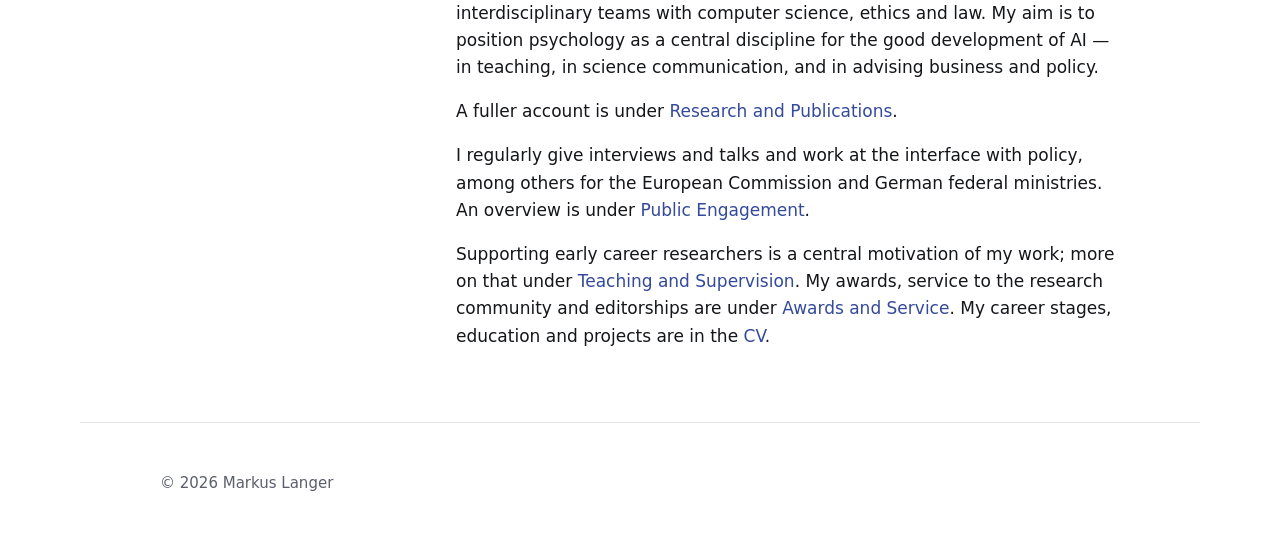
==== commit e97919d6: "book cover added" ====
--- a/en/index.html
+++ b/en/index.html
@@ -3,9 +3,52 @@
 <head>
 <meta charset="utf-8">
 <meta name="viewport" content="width=device-width, initial-scale=1">
-<title>Markus Langer</title>
+<title>Prof. Dr. Markus Langer – Psychology and AI | University of Freiburg</title>
 <meta name="description" content="Markus Langer, Professor of Work and Organizational Psychology at the University of Freiburg. Research on human oversight of AI, trust, explainability and the future of work.">
 <link rel="stylesheet" href="../styles.css">
+<link rel="canonical" href="https://markuslanger.eu/en/">
+<link rel="alternate" hreflang="de" href="https://markuslanger.eu/">
+<link rel="alternate" hreflang="en" href="https://markuslanger.eu/en/">
+<link rel="alternate" hreflang="x-default" href="https://markuslanger.eu/">
+<meta property="og:type" content="profile">
+<meta property="og:site_name" content="Markus Langer">
+<meta property="og:locale" content="en_US">
+<meta property="og:title" content="Prof. Dr. Markus Langer – Psychology and AI | University of Freiburg">
+<meta property="og:description" content="Markus Langer, Professor of Work and Organizational Psychology at the University of Freiburg. Research on human oversight of AI, trust, explainability and the future of work.">
+<meta property="og:url" content="https://markuslanger.eu/en/">
+<meta property="og:image" content="https://markuslanger.eu/bilder/markus-langer.jpg">
+<meta name="twitter:card" content="summary">
+<script type="application/ld+json">
+{
+  "@context": "https://schema.org",
+  "@type": "Person",
+  "name": "Markus Langer",
+  "honorificPrefix": "Prof. Dr.",
+  "jobTitle": "Professor of Work and Organizational Psychology",
+  "affiliation": {
+    "@type": "CollegeOrUniversity",
+    "name": "University of Freiburg",
+    "url": "https://uni-freiburg.de"
+  },
+  "url": "https://markuslanger.eu/en/",
+  "image": "https://markuslanger.eu/bilder/markus-langer.jpg",
+  "knowsAbout": [
+    "Artificial intelligence",
+    "Psychology",
+    "Human-AI interaction",
+    "Human oversight of AI",
+    "Trust in AI",
+    "Explainable AI",
+    "AI in the workplace"
+  ],
+  "sameAs": [
+    "https://scholar.google.com/citations?user=rA3QS8EAAAAJ",
+    "https://orcid.org/0000-0002-8165-1803",
+    "https://www.linkedin.com/in/markuslanger/",
+    "https://www.researchgate.net/profile/Markus-Langer-3"
+  ]
+}
+</script>
 </head>
 <body>
 
@@ -51,7 +94,10 @@
   <section class="abschnitt innen" id="current">
     <h2>Current</h2>
     <ul class="aktuell-liste">
-      <li>My book <em>Der KI bist du egal – Warum wir uns Maschinen anvertrauen und was das mit uns macht</em> will be published in German by Kösel in February 2027.</li>
+      <li class="mit-bild">
+        <img src="../bilder/buch-der-ki-bist-du-egal.jpg" alt="Book cover: Der KI bist du egal – Warum wir uns Maschinen anvertrauen und was das mit uns macht" width="500" height="790" loading="lazy">
+        <span>My book <em>Der KI bist du egal – Warum wir uns Maschinen anvertrauen und was das mit uns macht</em> will be published in German by Kösel in February 2027.</span>
+      </li>
       <li>If you are interested in how AI changes psychological demands at work, our white paper some answers: <a href="https://doi.org/10.31234/osf.io/a4svx_v1">Langer and Kluge (2026)</a>.</li>
       <li>The call for papers for the special issue <a href="https://onlinelibrary.wiley.com/page/journal/17446570/call-for-papers/generative-workplace">“The Generative Workplace”</a> at <em>Personnel Psychology</em> is open — contributions are welcome.</li>
     </ul>
--- a/styles.css
+++ b/styles.css
@@ -251,6 +251,21 @@
 }
 .aktuell-liste li {
   line-height: 1.6;
+}
+/* Eintrag mit kleinem Bild (z. B. Buchcover) links neben dem Text */
+.aktuell-liste li.mit-bild {
+  display: grid;
+  grid-template-columns: 120px minmax(0, 1fr);
+  column-gap: 20px;
+  align-items: center;
+}
+.aktuell-liste li.mit-bild img {
+  width: 120px;
+  box-shadow: 0 2px 10px rgba(20, 22, 26, 0.15);
+}
+@media (max-width: 900px) {
+  .aktuell-liste li.mit-bild { grid-template-columns: 88px minmax(0, 1fr); column-gap: 16px; }
+  .aktuell-liste li.mit-bild img { width: 88px; }
 }
 
 /* Platzhalter -------------------------------------------------------- */
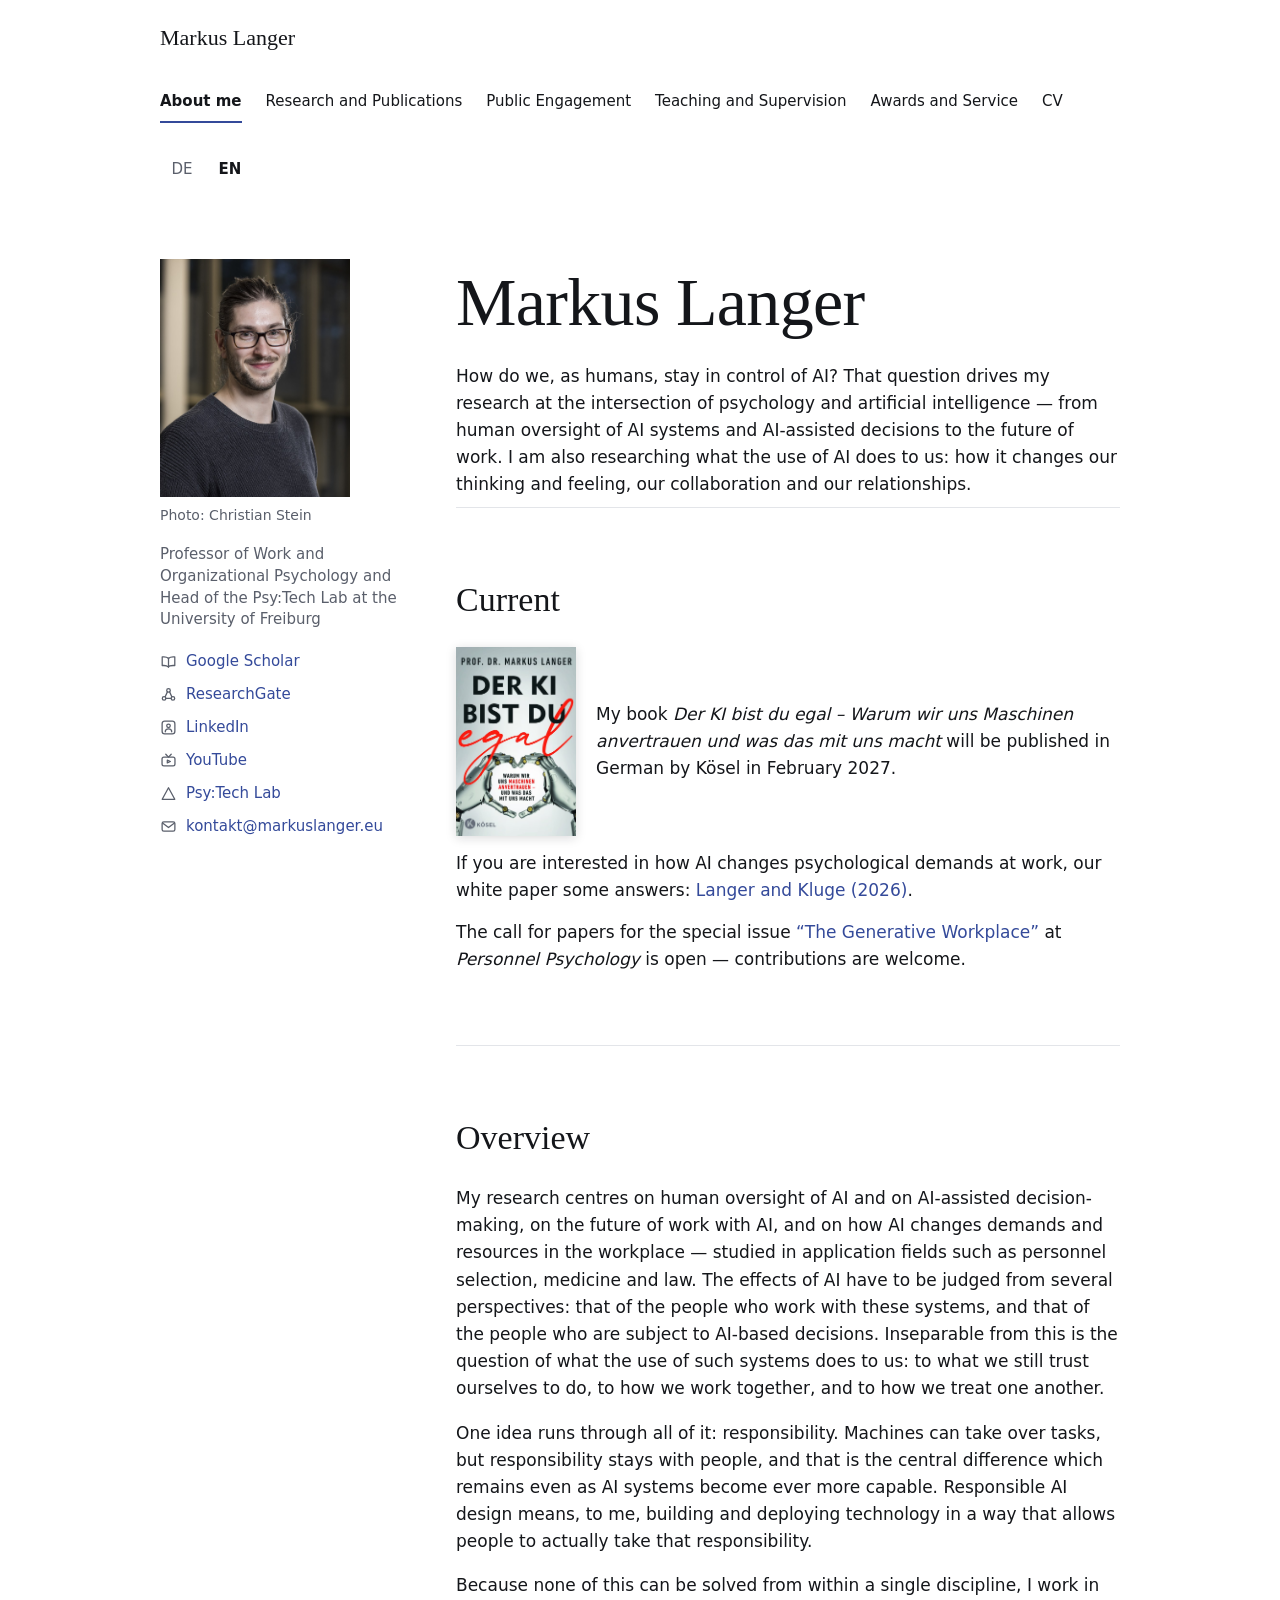
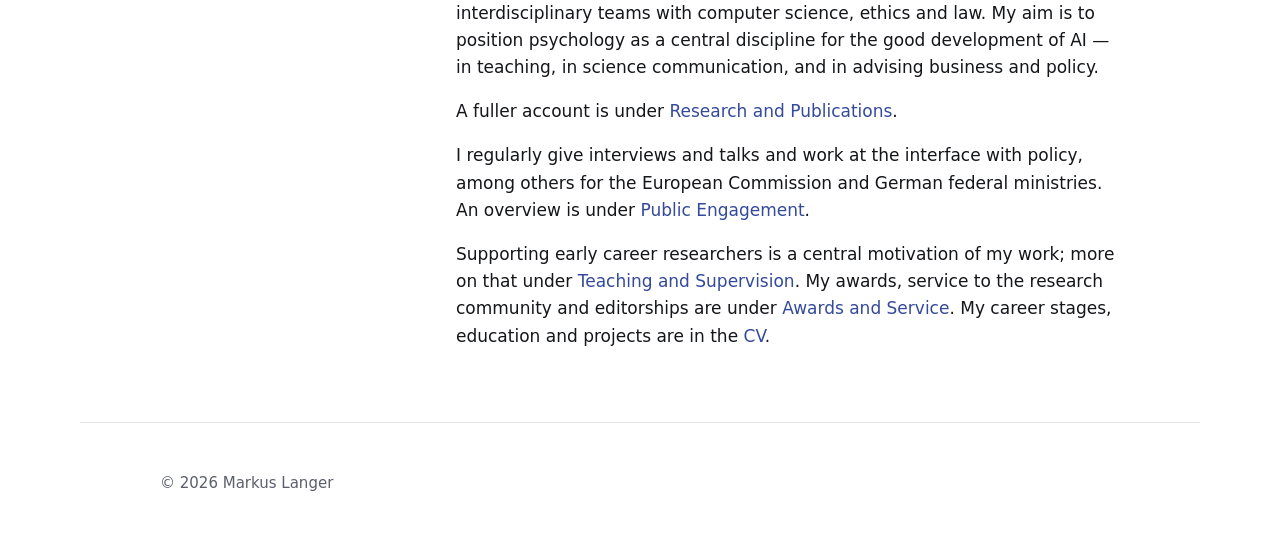
==== commit 8c38d53c: "contact email added" ====
--- a/en/index.html
+++ b/en/index.html
@@ -81,6 +81,7 @@
       <li><svg viewBox="0 0 20 20" fill="none" stroke="currentColor" stroke-width="1.5" stroke-linecap="round" stroke-linejoin="round" aria-hidden="true"><rect x="2.5" y="2.5" width="15" height="15" rx="3"/><circle cx="10" cy="8" r="2.1"/><path d="M6.2 15.1c0-2.1 1.7-3.4 3.8-3.4s3.8 1.3 3.8 3.4"/></svg><a href="https://www.linkedin.com/in/markuslanger/">LinkedIn</a></li>
       <li><svg viewBox="0 0 20 20" fill="none" stroke="currentColor" stroke-width="1.5" stroke-linecap="round" stroke-linejoin="round" aria-hidden="true"><rect x="2.4" y="6" width="15.2" height="10.4" rx="2.2"/><path d="M6.8 2.6 10 6l3.2-3.4"/><path d="M8.6 9.6l3.6 1.6-3.6 1.6z"/></svg><a href="https://www.youtube.com/@psychology-of-ai">YouTube</a></li>
       <li><svg viewBox="0 0 20 20" fill="none" stroke="currentColor" stroke-width="1.5" stroke-linecap="round" stroke-linejoin="round" aria-hidden="true"><path d="M10 3.2 17.4 16.8H2.6z"/></svg><a href="https://uni-freiburg.de/aopsy/">Psy:Tech Lab</a></li>
+      <li><svg viewBox="0 0 20 20" fill="none" stroke="currentColor" stroke-width="1.5" stroke-linecap="round" stroke-linejoin="round" aria-hidden="true"><rect x="2.5" y="4.5" width="15" height="11" rx="2"/><path d="M3 6l7 5.2L17 6"/></svg><a href="mailto:kontakt@markuslanger.eu">kontakt@markuslanger.eu</a></li>
     </ul>
   </aside>
 
